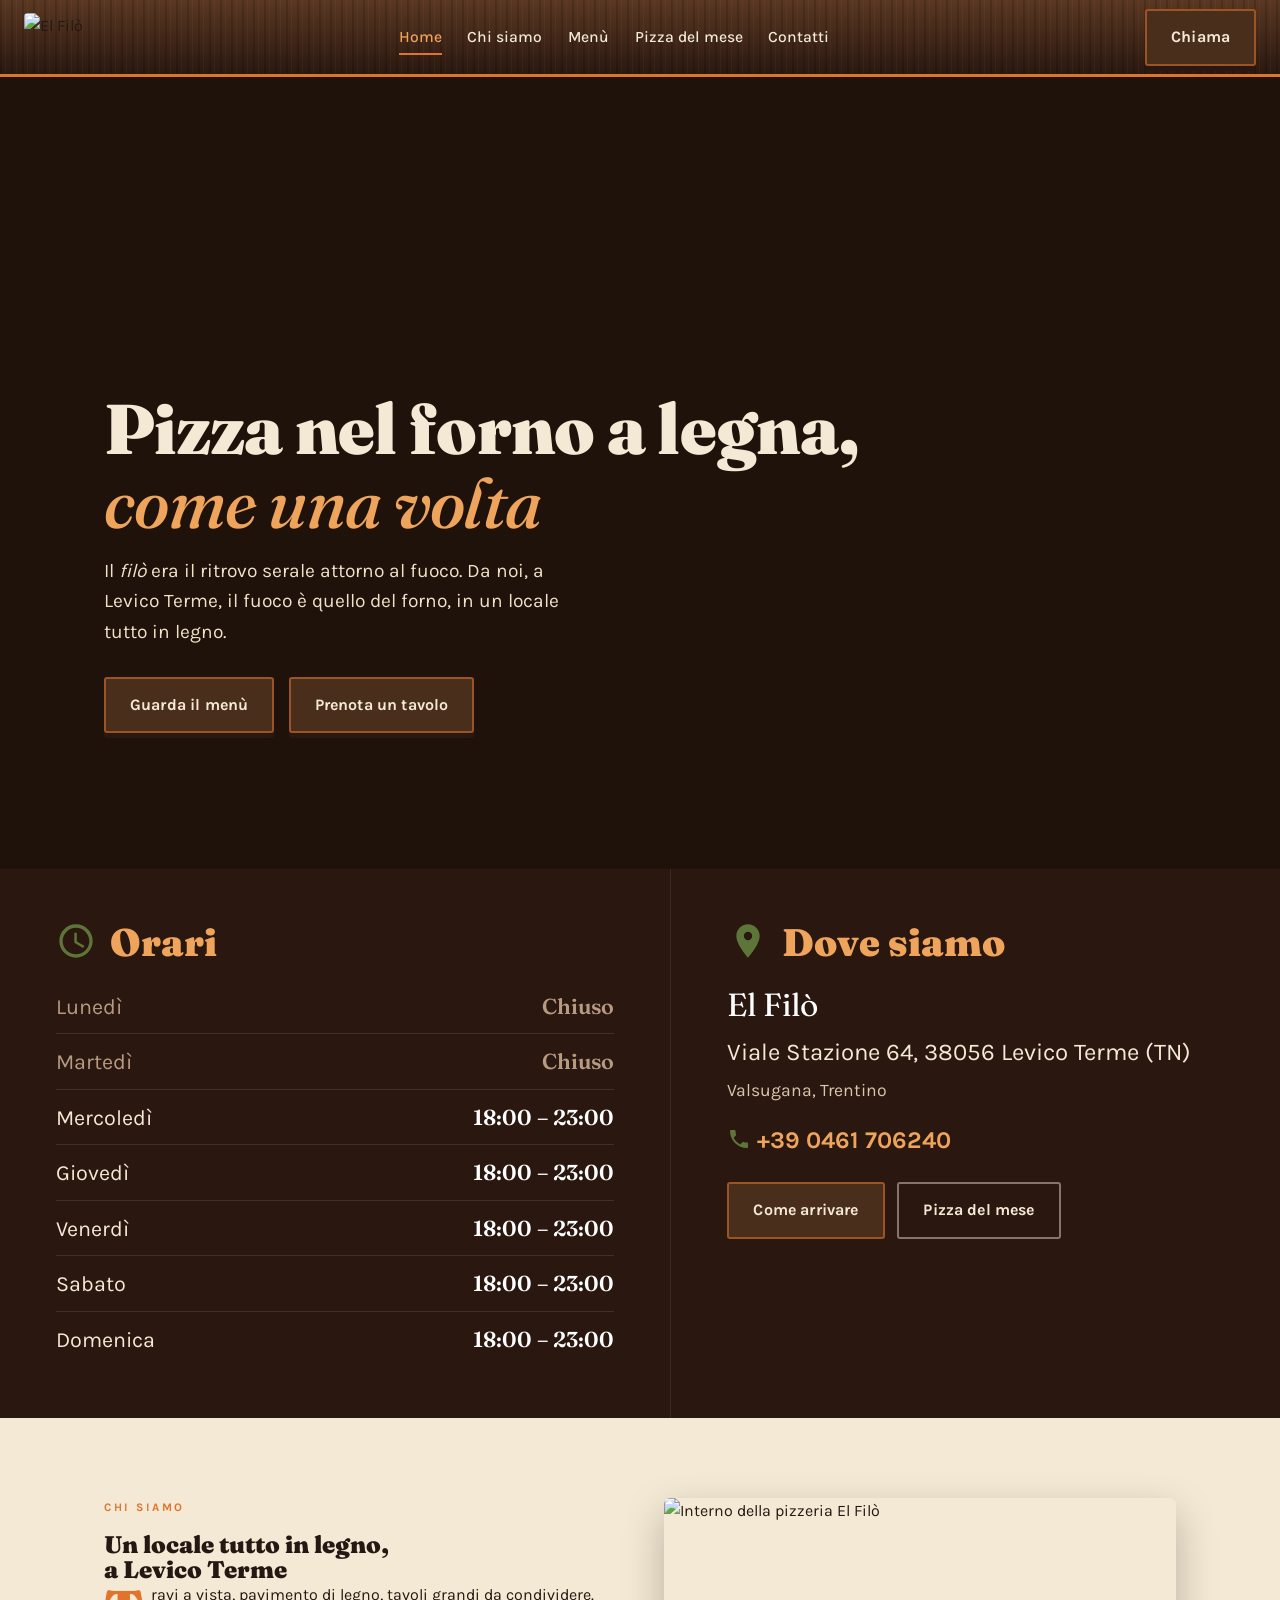
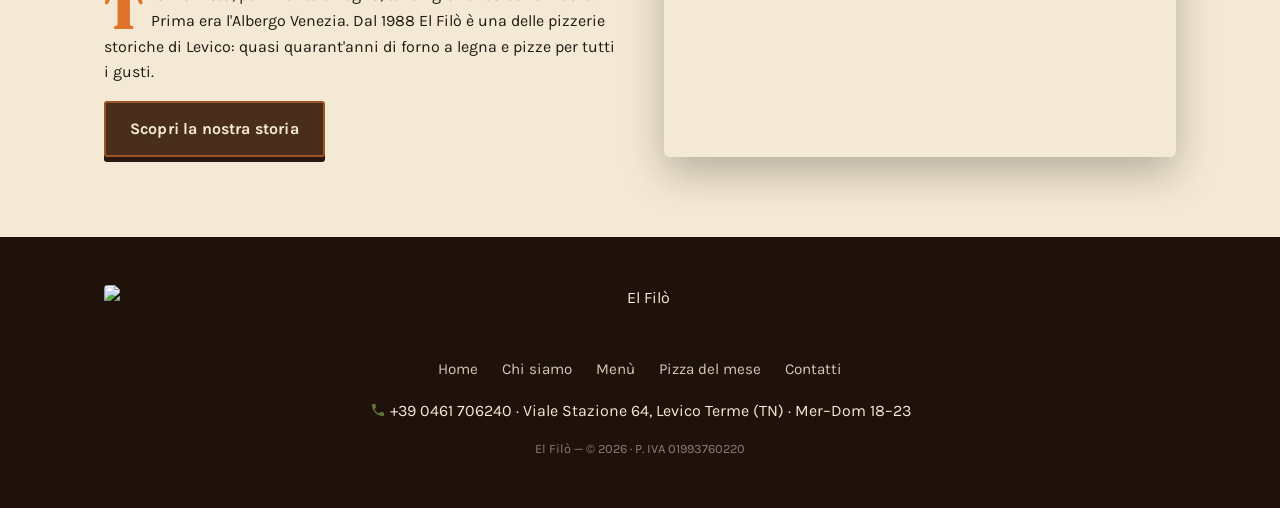
==== index.html @ 8a780c8b "Indirizzi in cartelle, font in casa, mappa su richiesta Prepara il passaggio sul dominio elfilolevic" ====
<!DOCTYPE html>
<html lang="it">
<head>
<meta charset="UTF-8">
<meta name="viewport" content="width=device-width, initial-scale=1.0">
<title>El Filò — Pizzeria a Levico Terme</title>
<meta name="description" content="El Filò, pizzeria a Levico Terme. Pizza cotta nel forno a legna in un locale tutto in legno. Aperto mercoledì–domenica, 18–23.">
<link rel="icon" href="images/logo.png">
<link rel="stylesheet" href="styles.css">
</head>
<body>

<header>
  <div class="wood topbar">
    <a class="brand" href="./" aria-label="El Filò — home">
      <img src="images/logo-big.jpg" alt="El Filò">
    </a>
    <nav class="main" id="menuNav">
      <a href="./" class="active">Home</a>
      <a href="chi-siamo/">Chi siamo</a>
      <a href="menu/">Menù</a>
      <a href="pizza-del-mese/">Pizza del mese</a>
      <a href="contatti/">Contatti</a>
    </nav>
    <div class="nav-tools">
      <a class="btn btn--fire" href="tel:+390461706240">Chiama</a>
      <button class="navtoggle" id="navToggle" aria-label="Apri menù" aria-expanded="false" aria-controls="menuNav">
        <span></span><span></span><span></span>
      </button>
    </div>
  </div>
</header>

<!-- HERO con foto reale del locale -->
<section class="hero" style="background:#1f120b url('images/IMG_9890-scaled.jpg') center/cover no-repeat">
  <div class="wrap hero-inner">
    <h1>Pizza nel forno a legna, <em>come una volta</em></h1>
    <p class="lead">Il <em>filò</em> era il ritrovo serale attorno al fuoco. Da noi, a Levico Terme, il fuoco è quello del forno, in un locale tutto in legno.</p>
    <div class="hero-cta">
      <a class="btn btn--fire" href="menu/">Guarda il menù</a>
      <a class="btn btn--green" href="tel:+390461706240">Prenota un tavolo</a>
    </div>
  </div>
</section>

<!-- FASCIA INFO: orari + posizione GRANDI -->
<section class="info-band" style="padding:0">
  <div class="grid">
    <div class="info-col">
      <h2><span class="ic ic-clock ic--head"></span> Orari</h2>
      <div class="hours-big">
        <div class="row closed"><span>Lunedì</span><b>Chiuso</b></div>
        <div class="row closed"><span>Martedì</span><b>Chiuso</b></div>
        <div class="row"><span>Mercoledì</span><b class="open">18:00 – 23:00</b></div>
        <div class="row"><span>Giovedì</span><b class="open">18:00 – 23:00</b></div>
        <div class="row"><span>Venerdì</span><b class="open">18:00 – 23:00</b></div>
        <div class="row"><span>Sabato</span><b class="open">18:00 – 23:00</b></div>
        <div class="row"><span>Domenica</span><b class="open">18:00 – 23:00</b></div>
      </div>
    </div>
    <div class="info-col">
      <h2><span class="ic ic-pin ic--head"></span> Dove siamo</h2>
      <div class="place-big">
        <span class="name">El Filò</span>
        Viale Stazione 64, 38056 Levico Terme (TN)<br>
        <span style="font-size:1.1rem;color:#d8c6ac">Valsugana, Trentino</span>
        <div style="margin-top:1rem">
          <a href="tel:+390461706240"><span class="ic ic-phone"></span> +39 0461 706240</a>
        </div>
      </div>
      <div class="place-actions">
        <a class="btn btn--green" href="contatti/">Come arrivare</a>
        <a class="btn btn--ghost" href="pizza-del-mese/">Pizza del mese</a>
      </div>
    </div>
  </div>
</section>

<!-- ASSAGGIO CHI SIAMO -->
<section>
  <div class="wrap split">
    <div class="story reveal">
      <p class="eyebrow">Chi siamo</p>
      <h2>Un locale tutto in legno,<br>a Levico Terme</h2>
      <p class="drop">Travi a vista, pavimento di legno, tavoli grandi da condividere. Prima era l'Albergo Venezia. Dal 1988 El Filò è una delle pizzerie storiche di Levico: quasi quarant'anni di forno a legna e pizze per tutti i gusti.</p>
      <a class="btn btn--green" href="chi-siamo/">Scopri la nostra storia</a>
    </div>
    <img class="reveal" src="images/IMG_9908-2-scaled.jpg" alt="Interno della pizzeria El Filò">
  </div>
</section>

<footer>
  <div class="wrap">
    <img src="images/logo-big.jpg" alt="El Filò">
    <nav class="fnav">
      <a href="./">Home</a>
      <a href="chi-siamo/">Chi siamo</a>
      <a href="menu/">Menù</a>
      <a href="pizza-del-mese/">Pizza del mese</a>
      <a href="contatti/">Contatti</a>
    </nav>
    <p style="margin:.5rem 0 0"><span class="ic ic-phone"></span> +39 0461 706240 · Viale Stazione 64, Levico Terme (TN) · Mer–Dom 18–23</p>
    <p class="fine">El Filò — © 2026 · P. IVA 01993760220</p>
  </div>
</footer>

<script src="app.js"></script>
</body>
</html>
---- styles.css ----
/* Font ospitati qui, non su Google: nessuna chiamata a terzi. */
/* Sottoinsiemi latin e latin-ext, gli unici che servono in italiano. */

@font-face {
  font-family: 'Caveat';
  font-style: normal;
  font-weight: 500;
  font-display: swap;
  src: url(fonts/caveat-500-normal-latin-ext.woff2) format('woff2');
  unicode-range: U+0100-02BA, U+02BD-02C5, U+02C7-02CC, U+02CE-02D7, U+02DD-02FF, U+0304, U+0308, U+0329, U+1D00-1DBF, U+1E00-1E9F, U+1EF2-1EFF, U+2020, U+20A0-20AB, U+20AD-20C0, U+2113, U+2C60-2C7F, U+A720-A7FF;
}
@font-face {
  font-family: 'Caveat';
  font-style: normal;
  font-weight: 500;
  font-display: swap;
  src: url(fonts/caveat-500-normal-latin.woff2) format('woff2');
  unicode-range: U+0000-00FF, U+0131, U+0152-0153, U+02BB-02BC, U+02C6, U+02DA, U+02DC, U+0304, U+0308, U+0329, U+2000-206F, U+20AC, U+2122, U+2191, U+2193, U+2212, U+2215, U+FEFF, U+FFFD;
}
@font-face {
  font-family: 'Caveat';
  font-style: normal;
  font-weight: 700;
  font-display: swap;
  src: url(fonts/caveat-500-normal-latin-ext.woff2) format('woff2');
  unicode-range: U+0100-02BA, U+02BD-02C5, U+02C7-02CC, U+02CE-02D7, U+02DD-02FF, U+0304, U+0308, U+0329, U+1D00-1DBF, U+1E00-1E9F, U+1EF2-1EFF, U+2020, U+20A0-20AB, U+20AD-20C0, U+2113, U+2C60-2C7F, U+A720-A7FF;
}
@font-face {
  font-family: 'Caveat';
  font-style: normal;
  font-weight: 700;
  font-display: swap;
  src: url(fonts/caveat-500-normal-latin.woff2) format('woff2');
  unicode-range: U+0000-00FF, U+0131, U+0152-0153, U+02BB-02BC, U+02C6, U+02DA, U+02DC, U+0304, U+0308, U+0329, U+2000-206F, U+20AC, U+2122, U+2191, U+2193, U+2212, U+2215, U+FEFF, U+FFFD;
}
@font-face {
  font-family: 'Fraunces';
  font-style: italic;
  font-weight: 500;
  font-display: swap;
  src: url(fonts/fraunces-500-italic-latin-ext.woff2) format('woff2');
  unicode-range: U+0100-02BA, U+02BD-02C5, U+02C7-02CC, U+02CE-02D7, U+02DD-02FF, U+0304, U+0308, U+0329, U+1D00-1DBF, U+1E00-1E9F, U+1EF2-1EFF, U+2020, U+20A0-20AB, U+20AD-20C0, U+2113, U+2C60-2C7F, U+A720-A7FF;
}
@font-face {
  font-family: 'Fraunces';
  font-style: italic;
  font-weight: 500;
  font-display: swap;
  src: url(fonts/fraunces-500-italic-latin.woff2) format('woff2');
  unicode-range: U+0000-00FF, U+0131, U+0152-0153, U+02BB-02BC, U+02C6, U+02DA, U+02DC, U+0304, U+0308, U+0329, U+2000-206F, U+20AC, U+2122, U+2191, U+2193, U+2212, U+2215, U+FEFF, U+FFFD;
}
@font-face {
  font-family: 'Fraunces';
  font-style: normal;
  font-weight: 400;
  font-display: swap;
  src: url(fonts/fraunces-400-normal-latin-ext.woff2) format('woff2');
  unicode-range: U+0100-02BA, U+02BD-02C5, U+02C7-02CC, U+02CE-02D7, U+02DD-02FF, U+0304, U+0308, U+0329, U+1D00-1DBF, U+1E00-1E9F, U+1EF2-1EFF, U+2020, U+20A0-20AB, U+20AD-20C0, U+2113, U+2C60-2C7F, U+A720-A7FF;
}
@font-face {
  font-family: 'Fraunces';
  font-style: normal;
  font-weight: 400;
  font-display: swap;
  src: url(fonts/fraunces-400-normal-latin.woff2) format('woff2');
  unicode-range: U+0000-00FF, U+0131, U+0152-0153, U+02BB-02BC, U+02C6, U+02DA, U+02DC, U+0304, U+0308, U+0329, U+2000-206F, U+20AC, U+2122, U+2191, U+2193, U+2212, U+2215, U+FEFF, U+FFFD;
}
@font-face {
  font-family: 'Fraunces';
  font-style: normal;
  font-weight: 600;
  font-display: swap;
  src: url(fonts/fraunces-400-normal-latin-ext.woff2) format('woff2');
  unicode-range: U+0100-02BA, U+02BD-02C5, U+02C7-02CC, U+02CE-02D7, U+02DD-02FF, U+0304, U+0308, U+0329, U+1D00-1DBF, U+1E00-1E9F, U+1EF2-1EFF, U+2020, U+20A0-20AB, U+20AD-20C0, U+2113, U+2C60-2C7F, U+A720-A7FF;
}
@font-face {
  font-family: 'Fraunces';
  font-style: normal;
  font-weight: 600;
  font-display: swap;
  src: url(fonts/fraunces-400-normal-latin.woff2) format('woff2');
  unicode-range: U+0000-00FF, U+0131, U+0152-0153, U+02BB-02BC, U+02C6, U+02DA, U+02DC, U+0304, U+0308, U+0329, U+2000-206F, U+20AC, U+2122, U+2191, U+2193, U+2212, U+2215, U+FEFF, U+FFFD;
}
@font-face {
  font-family: 'Fraunces';
  font-style: normal;
  font-weight: 900;
  font-display: swap;
  src: url(fonts/fraunces-400-normal-latin-ext.woff2) format('woff2');
  unicode-range: U+0100-02BA, U+02BD-02C5, U+02C7-02CC, U+02CE-02D7, U+02DD-02FF, U+0304, U+0308, U+0329, U+1D00-1DBF, U+1E00-1E9F, U+1EF2-1EFF, U+2020, U+20A0-20AB, U+20AD-20C0, U+2113, U+2C60-2C7F, U+A720-A7FF;
}
@font-face {
  font-family: 'Fraunces';
  font-style: normal;
  font-weight: 900;
  font-display: swap;
  src: url(fonts/fraunces-400-normal-latin.woff2) format('woff2');
  unicode-range: U+0000-00FF, U+0131, U+0152-0153, U+02BB-02BC, U+02C6, U+02DA, U+02DC, U+0304, U+0308, U+0329, U+2000-206F, U+20AC, U+2122, U+2191, U+2193, U+2212, U+2215, U+FEFF, U+FFFD;
}
@font-face {
  font-family: 'Karla';
  font-style: normal;
  font-weight: 400;
  font-display: swap;
  src: url(fonts/karla-400-normal-latin-ext.woff2) format('woff2');
  unicode-range: U+0100-02BA, U+02BD-02C5, U+02C7-02CC, U+02CE-02D7, U+02DD-02FF, U+0304, U+0308, U+0329, U+1D00-1DBF, U+1E00-1E9F, U+1EF2-1EFF, U+2020, U+20A0-20AB, U+20AD-20C0, U+2113, U+2C60-2C7F, U+A720-A7FF;
}
@font-face {
  font-family: 'Karla';
  font-style: normal;
  font-weight: 400;
  font-display: swap;
  src: url(fonts/karla-400-normal-latin.woff2) format('woff2');
  unicode-range: U+0000-00FF, U+0131, U+0152-0153, U+02BB-02BC, U+02C6, U+02DA, U+02DC, U+0304, U+0308, U+0329, U+2000-206F, U+20AC, U+2122, U+2191, U+2193, U+2212, U+2215, U+FEFF, U+FFFD;
}
@font-face {
  font-family: 'Karla';
  font-style: normal;
  font-weight: 500;
  font-display: swap;
  src: url(fonts/karla-400-normal-latin-ext.woff2) format('woff2');
  unicode-range: U+0100-02BA, U+02BD-02C5, U+02C7-02CC, U+02CE-02D7, U+02DD-02FF, U+0304, U+0308, U+0329, U+1D00-1DBF, U+1E00-1E9F, U+1EF2-1EFF, U+2020, U+20A0-20AB, U+20AD-20C0, U+2113, U+2C60-2C7F, U+A720-A7FF;
}
@font-face {
  font-family: 'Karla';
  font-style: normal;
  font-weight: 500;
  font-display: swap;
  src: url(fonts/karla-400-normal-latin.woff2) format('woff2');
  unicode-range: U+0000-00FF, U+0131, U+0152-0153, U+02BB-02BC, U+02C6, U+02DA, U+02DC, U+0304, U+0308, U+0329, U+2000-206F, U+20AC, U+2122, U+2191, U+2193, U+2212, U+2215, U+FEFF, U+FFFD;
}
@font-face {
  font-family: 'Karla';
  font-style: normal;
  font-weight: 700;
  font-display: swap;
  src: url(fonts/karla-400-normal-latin-ext.woff2) format('woff2');
  unicode-range: U+0100-02BA, U+02BD-02C5, U+02C7-02CC, U+02CE-02D7, U+02DD-02FF, U+0304, U+0308, U+0329, U+1D00-1DBF, U+1E00-1E9F, U+1EF2-1EFF, U+2020, U+20A0-20AB, U+20AD-20C0, U+2113, U+2C60-2C7F, U+A720-A7FF;
}
@font-face {
  font-family: 'Karla';
  font-style: normal;
  font-weight: 700;
  font-display: swap;
  src: url(fonts/karla-400-normal-latin.woff2) format('woff2');
  unicode-range: U+0000-00FF, U+0131, U+0152-0153, U+02BB-02BC, U+02C6, U+02DA, U+02DC, U+0304, U+0308, U+0329, U+2000-206F, U+20AC, U+2122, U+2191, U+2193, U+2212, U+2215, U+FEFF, U+FFFD;
}
/* ==========================================================================
   El Filò — foglio di stile condiviso (multi-pagina)
   Palette: marrone/legno ovunque · brace arancio come accento · verde SOLO sui bottoni
   ========================================================================== */
:root{
  --wood-950:#1F120B;
  --wood-900:#2A1810;
  --wood-800:#3B2417;
  --wood-700:#5A3722;   /* crosta */
  --wood-600:#7A4E2E;
  --ember:#E1732B;      /* brace / fuoco del forno */
  --ember-soft:#EFA45C;
  --green-btn:#3C4A2C;      /* verde bosco scuro — solo bottoni */
  --green-btn-h:#4C5D38;
  --btn:#4A2E1C;            /* marrone scuro — bottoni azione (Chiama/Menù/Prenota) */
  --btn-h:#5E3A22;
  --btn-sh:#2A1810;
  --green-ico:#5E7539;      /* verde bosco — icone (telefono, orari, luogo) */
  --cream:#F4E9D4;
  --cream-2:#EADCC0;
  --ink:#241812;
  --focus:#F6C177;

  --font-display:"Fraunces",Georgia,serif;
  --font-body:"Karla",system-ui,sans-serif;
  --font-hand:"Caveat",cursive;
  --maxw:1120px;
}

*{box-sizing:border-box}
html{scroll-behavior:smooth}
body{
  margin:0;font-family:var(--font-body);color:var(--ink);
  background:var(--cream);line-height:1.6;-webkit-font-smoothing:antialiased;
}
h1,h2,h3{font-family:var(--font-display);line-height:1.05;margin:0;font-weight:900}
p{margin:0 0 1rem}
a{color:inherit}
img{max-width:100%;display:block}
.wrap{max-width:var(--maxw);margin:0 auto;padding:0 1.5rem}
.eyebrow{font-weight:700;text-transform:uppercase;letter-spacing:.22em;font-size:.72rem;color:var(--ember);margin:0 0 1rem}
.eyebrow--light{color:var(--ember-soft)}

/* wood grain */
.wood{
  background-color:var(--wood-800);
  background-image:
    repeating-linear-gradient(90deg, rgba(0,0,0,.14) 0 2px, rgba(0,0,0,0) 2px 5px,
      rgba(255,255,255,.03) 5px 6px, rgba(0,0,0,0) 6px 11px),
    linear-gradient(180deg, var(--wood-700), var(--wood-900));
}

/* --- Buttons --- */
.btn{
  display:inline-flex;align-items:center;gap:.5rem;font-family:var(--font-body);font-weight:700;font-size:1rem;
  padding:.85rem 1.5rem;border-radius:3px;text-decoration:none;cursor:pointer;border:2px solid transparent;
  transition:transform .15s ease, background .2s ease, box-shadow .2s ease;letter-spacing:.01em;
}
/* Bottoni azione: marrone scuro uniforme, sottile bordo brace per staccare su legno e crema */
.btn--fire,.btn--green{background:var(--btn);color:var(--cream);border-color:rgba(225,115,43,.55);box-shadow:0 5px 0 var(--btn-sh)}
.btn--fire:hover,.btn--green:hover{transform:translateY(-2px);background:var(--btn-h);border-color:var(--ember);box-shadow:0 7px 0 var(--btn-sh)}
.btn--fire:active,.btn--green:active{transform:translateY(2px);box-shadow:0 2px 0 var(--btn-sh)}
.btn--ghost{background:transparent;color:var(--cream);border-color:rgba(244,233,212,.45)}
.btn--ghost:hover{border-color:var(--ember-soft);color:var(--ember-soft)}
a:focus-visible,button:focus-visible,summary:focus-visible{outline:3px solid var(--focus);outline-offset:3px}

/* --- Icone verde bosco (rimpiazzano le emoji colorate) --- */
.ic{display:inline-block;width:1em;height:1em;vertical-align:-.14em;flex:none;background:var(--green-ico);
  -webkit-mask:center/contain no-repeat;mask:center/contain no-repeat}
.ic-phone{-webkit-mask-image:url("data:image/svg+xml,%3Csvg xmlns='http://www.w3.org/2000/svg' viewBox='0 0 24 24'%3E%3Cpath d='M6.62 10.79c1.44 2.83 3.76 5.14 6.59 6.59l2.2-2.2c.27-.27.67-.36 1.02-.24 1.12.37 2.33.57 3.57.57.55 0 1 .45 1 1V20c0 .55-.45 1-1 1-9.39 0-17-7.61-17-17 0-.55.45-1 1-1h3.5c.55 0 1 .45 1 1 0 1.25.2 2.45.57 3.57.11.35.03.74-.25 1.02l-2.2 2.2z'/%3E%3C/svg%3E");mask-image:url("data:image/svg+xml,%3Csvg xmlns='http://www.w3.org/2000/svg' viewBox='0 0 24 24'%3E%3Cpath d='M6.62 10.79c1.44 2.83 3.76 5.14 6.59 6.59l2.2-2.2c.27-.27.67-.36 1.02-.24 1.12.37 2.33.57 3.57.57.55 0 1 .45 1 1V20c0 .55-.45 1-1 1-9.39 0-17-7.61-17-17 0-.55.45-1 1-1h3.5c.55 0 1 .45 1 1 0 1.25.2 2.45.57 3.57.11.35.03.74-.25 1.02l-2.2 2.2z'/%3E%3C/svg%3E")}
.ic-clock{-webkit-mask-image:url("data:image/svg+xml,%3Csvg xmlns='http://www.w3.org/2000/svg' viewBox='0 0 24 24'%3E%3Cpath d='M11.99 2C6.47 2 2 6.48 2 12s4.47 10 9.99 10C17.52 22 22 17.52 22 12S17.52 2 11.99 2zM12 20c-4.42 0-8-3.58-8-8s3.58-8 8-8 8 3.58 8 8-3.58 8-8 8zm.5-13H11v6l5.25 3.15.75-1.23-4.5-2.67z'/%3E%3C/svg%3E");mask-image:url("data:image/svg+xml,%3Csvg xmlns='http://www.w3.org/2000/svg' viewBox='0 0 24 24'%3E%3Cpath d='M11.99 2C6.47 2 2 6.48 2 12s4.47 10 9.99 10C17.52 22 22 17.52 22 12S17.52 2 11.99 2zM12 20c-4.42 0-8-3.58-8-8s3.58-8 8-8 8 3.58 8 8-3.58 8-8 8zm.5-13H11v6l5.25 3.15.75-1.23-4.5-2.67z'/%3E%3C/svg%3E")}
.ic-pin{-webkit-mask-image:url("data:image/svg+xml,%3Csvg xmlns='http://www.w3.org/2000/svg' viewBox='0 0 24 24'%3E%3Cpath d='M12 2C8.13 2 5 5.13 5 9c0 5.25 7 13 7 13s7-7.75 7-13c0-3.87-3.13-7-7-7zm0 9.5a2.5 2.5 0 0 1 0-5 2.5 2.5 0 0 1 0 5z'/%3E%3C/svg%3E");mask-image:url("data:image/svg+xml,%3Csvg xmlns='http://www.w3.org/2000/svg' viewBox='0 0 24 24'%3E%3Cpath d='M12 2C8.13 2 5 5.13 5 9c0 5.25 7 13 7 13s7-7.75 7-13c0-3.87-3.13-7-7-7zm0 9.5a2.5 2.5 0 0 1 0-5 2.5 2.5 0 0 1 0 5z'/%3E%3C/svg%3E")}
.ic-chat{-webkit-mask-image:url("data:image/svg+xml,%3Csvg xmlns='http://www.w3.org/2000/svg' viewBox='0 0 24 24'%3E%3Cpath d='M20 2H4c-1.1 0-2 .9-2 2v18l4-4h14c1.1 0 2-.9 2-2V4c0-1.1-.9-2-2-2z'/%3E%3C/svg%3E");mask-image:url("data:image/svg+xml,%3Csvg xmlns='http://www.w3.org/2000/svg' viewBox='0 0 24 24'%3E%3Cpath d='M20 2H4c-1.1 0-2 .9-2 2v18l4-4h14c1.1 0 2-.9 2-2V4c0-1.1-.9-2-2-2z'/%3E%3C/svg%3E")}
.ic--head{width:1.05em;height:1.05em;margin-right:.15em}

/* --- Header --- */
header{position:sticky;top:0;z-index:50}
.topbar{display:flex;align-items:center;justify-content:space-between;gap:1rem;padding:.55rem 1.5rem;border-bottom:3px solid var(--ember)}
.brand{display:flex;align-items:center;gap:.7rem;text-decoration:none}
.brand img{height:48px;width:auto;border-radius:4px}
nav.main{display:flex;align-items:center;gap:1.6rem}
nav.main a{color:var(--cream);text-decoration:none;font-weight:500;font-size:.98rem;position:relative;padding:.2rem 0}
nav.main a::after{content:"";position:absolute;left:0;bottom:-2px;width:0;height:2px;background:var(--ember);transition:width .2s}
nav.main a:hover::after,nav.main a.active::after{width:100%}
nav.main a.active{color:var(--ember-soft)}
.nav-tools{display:flex;align-items:center;gap:.9rem}
.navtoggle{display:none;position:relative;width:44px;height:44px;background:none;border:0;cursor:pointer;padding:0}
.navtoggle span{position:absolute;left:10px;right:10px;height:2px;border-radius:2px;background:var(--cream);transition:transform .4s cubic-bezier(.22,1,.36,1),opacity .25s,background .2s}
.navtoggle span:nth-child(1){top:14px}
.navtoggle span:nth-child(2){top:21px}
.navtoggle span:nth-child(3){top:28px}
.navtoggle:hover span{background:var(--ember-soft)}
.navtoggle[aria-expanded="true"] span:nth-child(1){transform:translateY(7px) rotate(45deg)}
.navtoggle[aria-expanded="true"] span:nth-child(2){opacity:0}
.navtoggle[aria-expanded="true"] span:nth-child(3){transform:translateY(-7px) rotate(-45deg)}

/* --- Generic section --- */
section{padding:5rem 0}
.section-head{max-width:62ch;margin-bottom:2.6rem}
.section-head h2{font-size:clamp(2rem,4.5vw,3rem)}
.section-head p{font-size:1.1rem;margin-top:.8rem;color:#5c4535}

/* --- Page hero (interne) --- */
.pagehero{position:relative;color:var(--cream);text-align:center;overflow:hidden}
.pagehero::before{content:"";position:absolute;inset:0;background:linear-gradient(180deg,rgba(31,18,11,.72),rgba(31,18,11,.86))}
.pagehero .wrap{position:relative;z-index:1;padding:4rem 1.5rem}
.pagehero h1{font-size:clamp(2.6rem,6vw,4rem)}
.pagehero p{font-size:1.15rem;color:#f0e2c8;margin:.8rem 0 0}

/* --- Home hero (foto) --- */
.hero{position:relative;color:var(--cream);overflow:hidden;min-height:88vh;display:flex;align-items:flex-end}
.hero::before{content:"";position:absolute;inset:0;
  background:linear-gradient(180deg, rgba(31,18,11,.55) 0%, rgba(31,18,11,.35) 40%, rgba(31,18,11,.92) 100%)}
.hero-inner{position:relative;z-index:2;width:100%;padding-bottom:3.5rem}
.hero .logo-big{height:120px;width:auto;margin-bottom:1.2rem;filter:drop-shadow(0 6px 18px rgba(0,0,0,.6))}
.hero h1{font-size:clamp(2.4rem,6vw,4.4rem);max-width:16ch;letter-spacing:-.01em}
.hero h1 em{color:var(--ember-soft);font-style:italic;font-weight:500}
.hero .lead{font-size:1.2rem;max-width:42ch;color:#f0e2c8;margin-top:1rem}
.hero-cta{display:flex;flex-wrap:wrap;gap:.9rem;margin-top:1.8rem}

/* --- Fascia info: orari + posizione GRANDI --- */
.info-band{background:var(--wood-900);color:var(--cream);padding:0}
.info-band .grid{display:grid;grid-template-columns:1.1fr 1fr;gap:0}
.info-col{padding:3.2rem clamp(1.5rem,5vw,3.5rem)}
.info-col + .info-col{border-left:1px solid rgba(255,255,255,.08)}
.info-col h2{font-size:clamp(1.8rem,4vw,2.4rem);color:var(--ember-soft);margin-bottom:1.2rem}
.hours-big{display:grid;gap:.15rem;font-size:1.35rem}
.hours-big .row{display:flex;justify-content:space-between;gap:1.5rem;padding:.55rem 0;border-bottom:1px solid rgba(255,255,255,.1)}
.hours-big .row:last-child{border-bottom:0}
.hours-big .row.closed{color:#b79b81}
.hours-big .row b{font-family:var(--font-display);font-weight:600;white-space:nowrap}
.hours-big .row .open{color:#fff}
.place-big{font-size:1.5rem;line-height:1.5}
.place-big .name{font-family:var(--font-display);font-size:2rem;color:#fff;display:block;margin-bottom:.3rem}
.place-big a{color:var(--ember-soft);font-weight:700;text-decoration:none}
.place-big a:hover{text-decoration:underline}
.place-actions{display:flex;flex-wrap:wrap;gap:.8rem;margin-top:1.5rem}

/* --- Chi siamo (marrone, niente verde) --- */
.split{display:grid;grid-template-columns:1fr 1fr;gap:3rem;align-items:center}
.split img{border-radius:6px;box-shadow:0 16px 40px rgba(0,0,0,.25);width:100%;height:100%;object-fit:cover;max-height:520px}
/* Foto a dissolvenza: le immagini stanno sovrapposte, cambia solo l'opacità */
.split .slideshow{position:relative;width:100%;height:520px;border-radius:6px;overflow:hidden;
  background:var(--wood-900);box-shadow:0 16px 40px rgba(0,0,0,.25)}
.split .slideshow img{position:absolute;inset:0;width:100%;height:100%;max-height:none;
  object-fit:cover;border-radius:0;box-shadow:none;opacity:0;transition:opacity 1.2s ease}
.split .slideshow img.on{opacity:1}
@media(prefers-reduced-motion:reduce){.split .slideshow img{transition:none}}
.story .drop::first-letter{font-family:var(--font-display);font-weight:900;font-size:3.4rem;float:left;line-height:.8;padding:.35rem .5rem .1rem 0;color:var(--ember)}
.feature-strip{background:var(--wood-800);color:var(--cream)}
.feature-strip .cards{display:grid;grid-template-columns:repeat(4,1fr);gap:1.5rem}
.fcard{background:rgba(255,255,255,.04);border:1px solid rgba(255,255,255,.08);border-radius:8px;padding:1.6rem;text-align:center}
.fcard .ico{font-size:2rem}
.fcard .yr{font-family:var(--font-display);font-weight:900;font-size:2.1rem;line-height:1;color:var(--ember-soft)}
.fcard b{font-family:var(--font-display);font-size:1.15rem;display:block;margin:.6rem 0 .3rem}
.fcard span{font-size:.92rem;color:#d8c6ac}

/* --- Menu --- */
.menu-note{display:inline-block;font-family:var(--font-hand);font-size:1.3rem;color:var(--wood-700);
  background:var(--cream-2);border:1px dashed var(--wood-600);border-radius:4px;padding:.2rem .8rem;margin-bottom:1.4rem}
.menu-cats{display:grid;grid-template-columns:repeat(2,1fr);gap:2.5rem 3.5rem}
.cat h3{font-size:1.5rem;color:var(--wood-800);display:flex;align-items:baseline;gap:.7rem;padding-bottom:.6rem;border-bottom:2px solid var(--wood-600)}
.cat h3 span{font-family:var(--font-body);font-size:.7rem;letter-spacing:.2em;text-transform:uppercase;color:var(--ember);font-weight:700}
.dish{display:flex;justify-content:space-between;gap:1rem;align-items:baseline;padding:.85rem 0;border-bottom:1px dotted rgba(90,55,34,.35)}
.dish:last-child{border-bottom:0}
.dish-name{font-weight:700;color:var(--ink)}
.dish-desc{display:block;font-weight:400;font-size:.9rem;color:#6a5240;margin-top:.15rem}
.dish-price{font-family:var(--font-display);font-weight:600;color:var(--wood-800);white-space:nowrap;font-size:1.1rem}

/* --- Menu a tendina (accordion) --- */
.menu-acc{max-width:860px;margin:0 auto;display:grid;gap:1rem}
.acc{background:var(--cream-2);border:1px solid var(--wood-600);border-radius:8px;overflow:hidden}
.acc>summary{list-style:none;cursor:pointer;display:flex;align-items:center;gap:.9rem;
  padding:1.05rem 1.4rem;font-family:var(--font-display);font-weight:900;font-size:clamp(1.2rem,3vw,1.5rem);color:var(--wood-800)}
.acc>summary::-webkit-details-marker{display:none}
.acc>summary .lbl{flex:1}
.acc>summary .tag{font-family:var(--font-body);font-size:.66rem;letter-spacing:.16em;text-transform:uppercase;font-weight:700;
  color:var(--ember);white-space:nowrap}
.acc>summary .tag--soon{color:#8a6f57}
.acc>summary .chev{flex:none;color:var(--wood-600);transition:transform .25s ease}
.acc[open]>summary .chev{transform:rotate(180deg)}
.acc[open]>summary{border-bottom:2px solid var(--wood-600)}
/* Blocco sempre visibile, senza tendina (es. Impasti speciali) */
.acc--static>.acc-head{display:flex;align-items:center;gap:.9rem;border-bottom:2px solid var(--wood-600);
  padding:1.05rem 1.4rem;font-family:var(--font-display);font-weight:900;font-size:clamp(1.2rem,3vw,1.5rem);color:var(--wood-800)}
.acc--static>.acc-head .lbl{flex:1}
.acc--static>.acc-head .tag{font-family:var(--font-body);font-size:.66rem;letter-spacing:.16em;text-transform:uppercase;font-weight:700;
  color:var(--ember);white-space:nowrap}
.acc-body{padding:.4rem 1.4rem 1.1rem}
.acc-body .dish:first-child{padding-top:.9rem}
.acc-note{font-family:var(--font-hand);font-size:1.2rem;color:var(--wood-700);padding:.9rem 0 .2rem}
.acc-sub{font-family:var(--font-display);font-weight:900;font-size:1.02rem;color:var(--wood-700);text-transform:uppercase;letter-spacing:.08em;
  margin:1.1rem 0 .1rem;padding-top:.7rem;border-top:1px solid rgba(90,55,34,.22)}
.acc-body>.acc-sub:first-child{margin-top:.3rem;padding-top:.3rem;border-top:0}
.acc-extra{display:block;font-size:.82rem;color:var(--ember);font-weight:700;margin-top:.5rem;letter-spacing:.02em}
.menu-foot{max-width:860px;margin:1.6rem auto 0;text-align:center;font-size:.92rem;color:#6a5240}
.menu-foot span{font-size:.82rem;color:#8a7159}

/* --- Pizza del mese (targa in legno) --- */
.board-wrap{background:var(--wood-900)}
.board{max-width:820px;margin:0 auto;position:relative;
  background-color:var(--wood-800);
  background-image:
    repeating-linear-gradient(90deg, rgba(0,0,0,.14) 0 2px, rgba(0,0,0,0) 2px 5px,
      rgba(255,255,255,.03) 5px 6px, rgba(0,0,0,0) 6px 11px),
    linear-gradient(180deg, var(--wood-700), var(--wood-900));
  border:14px solid #4a3021;border-radius:8px;
  box-shadow:0 24px 60px rgba(0,0,0,.6), inset 0 0 70px rgba(0,0,0,.45);
  padding:3.2rem 2.5rem;text-align:center;color:var(--cream)}
/* filetto brace inciso appena dentro la cornice */
.board::before{content:"";position:absolute;inset:.9rem;border:1px solid rgba(225,115,43,.42);border-radius:3px;pointer-events:none}
.board>*{position:relative}
.board h2{font-family:var(--font-display);font-weight:900;font-size:clamp(2.4rem,6.4vw,3.9rem);
  color:var(--cream);margin:0 0 .5rem;line-height:1.02}
.board .price-tag{font-family:var(--font-display);font-weight:600;font-size:1.9rem;color:var(--ember-soft);margin:0}
.board .ingredients{font-family:var(--font-body);font-size:1.08rem;max-width:44ch;margin:1.3rem auto 0;
  color:#e2d2b8;line-height:1.65}
.pdm-photo{max-width:460px;margin:2.5rem auto 0;border-radius:8px;overflow:hidden;border:6px solid var(--wood-700);box-shadow:0 16px 40px rgba(0,0,0,.5)}

/* --- Contatti --- */
.contact-grid{display:grid;grid-template-columns:1fr 1fr;gap:3rem}
.info-list{display:grid;gap:1.3rem}
.info-item{display:flex;gap:.9rem;align-items:flex-start}
.info-item .ico{font-size:1.4rem}
.info-item b{font-family:var(--font-display);font-size:1.15rem}
.info-item a{color:var(--wood-800);font-weight:700;text-decoration:none}
.info-item a:hover{color:var(--ember)}
.socials{display:flex;gap:.8rem;margin-top:.4rem}
.socials a{width:46px;height:46px;border-radius:6px;display:grid;place-items:center;background:var(--wood-800);color:var(--cream);text-decoration:none;font-weight:700;transition:background .2s}
.socials a:hover{background:var(--ember)}
.map-embed{width:100%;height:340px;border:0;border-radius:8px;filter:sepia(.15) saturate(1.05)}
/* La mappa Google mette cookie di terzi: si carica solo se la chiede l'utente */
.map-box{width:100%;height:340px;border-radius:8px;overflow:hidden;background:var(--cream-2);
  border:1px dashed var(--wood-600)}
.map-carica{width:100%;height:100%;display:flex;flex-direction:column;align-items:center;justify-content:center;
  gap:.5rem;padding:1.5rem;background:none;border:0;cursor:pointer;text-align:center;color:var(--wood-800);
  font-family:var(--font-body);transition:background .2s ease}
.map-carica:hover{background:rgba(225,115,43,.07)}
.map-carica b{font-family:var(--font-display);font-size:1.25rem}
.map-carica .ic{width:1.8em;height:1.8em}
.map-nota{font-size:.85rem;color:#7a6047;max-width:34ch;line-height:1.5}

/* --- Footer --- */
footer{background:var(--wood-950);color:var(--cream);padding:3rem 0 2rem;text-align:center}
footer img{height:56px;width:auto;margin:0 auto 1rem;border-radius:4px}
footer .fnav{display:flex;gap:1.5rem;justify-content:center;flex-wrap:wrap;margin:1rem 0;font-size:.95rem}
footer .fnav a{color:var(--cream);text-decoration:none;opacity:.85}
footer .fnav a:hover{color:var(--ember-soft);opacity:1}
footer .fine{font-size:.8rem;opacity:.5;margin-top:1rem}

/* reveal */
.reveal{opacity:0;transform:translateY(24px);transition:opacity .7s ease, transform .7s ease}
.reveal.in{opacity:1;transform:none}

/* --- Responsive --- */
@media(max-width:860px){
  nav.main{position:absolute;top:100%;left:0;right:0;flex-direction:column;align-items:stretch;gap:0;
    background:var(--wood-900);border-bottom:3px solid var(--ember);opacity:0;transform:translateY(-10px);visibility:hidden;pointer-events:none;
    transition:opacity .35s ease,transform .4s cubic-bezier(.22,1,.36,1),visibility 0s .4s;box-shadow:0 14px 24px -16px rgba(0,0,0,.55)}
  nav.main.open{opacity:1;transform:none;visibility:visible;pointer-events:auto;transition:opacity .35s ease,transform .4s cubic-bezier(.22,1,.36,1)}
  nav.main a{padding:1rem 1.5rem;border-top:1px solid rgba(255,255,255,.08);opacity:0;transform:translateY(-6px);transition:opacity .3s ease,transform .35s cubic-bezier(.22,1,.36,1)}
  nav.main.open a{opacity:1;transform:none}
  nav.main.open a:nth-child(1){transition-delay:.05s}
  nav.main.open a:nth-child(2){transition-delay:.1s}
  nav.main.open a:nth-child(3){transition-delay:.15s}
  nav.main.open a:nth-child(4){transition-delay:.2s}
  nav.main.open a:nth-child(5){transition-delay:.25s}
  nav.main a::after{display:none}
  .navtoggle{display:block}
  .info-band .grid{grid-template-columns:1fr}
  .info-col + .info-col{border-left:0;border-top:1px solid rgba(255,255,255,.08)}
  .split,.menu-cats,.contact-grid{grid-template-columns:1fr;gap:2rem}
  .split .slideshow{height:380px}
  .feature-strip .cards{grid-template-columns:1fr 1fr}
  section{padding:3.6rem 0}
  .hero{min-height:78vh}
}
@media(max-width:480px){
  .feature-strip .cards{grid-template-columns:1fr}
  .hours-big{font-size:1.15rem}
}
@media(prefers-reduced-motion:reduce){
  *{scroll-behavior:auto}
  .reveal{opacity:1;transform:none;transition:none}
  .navtoggle span,nav.main,nav.main a{transition:none}
  nav.main.open a{transition-delay:0s}
}
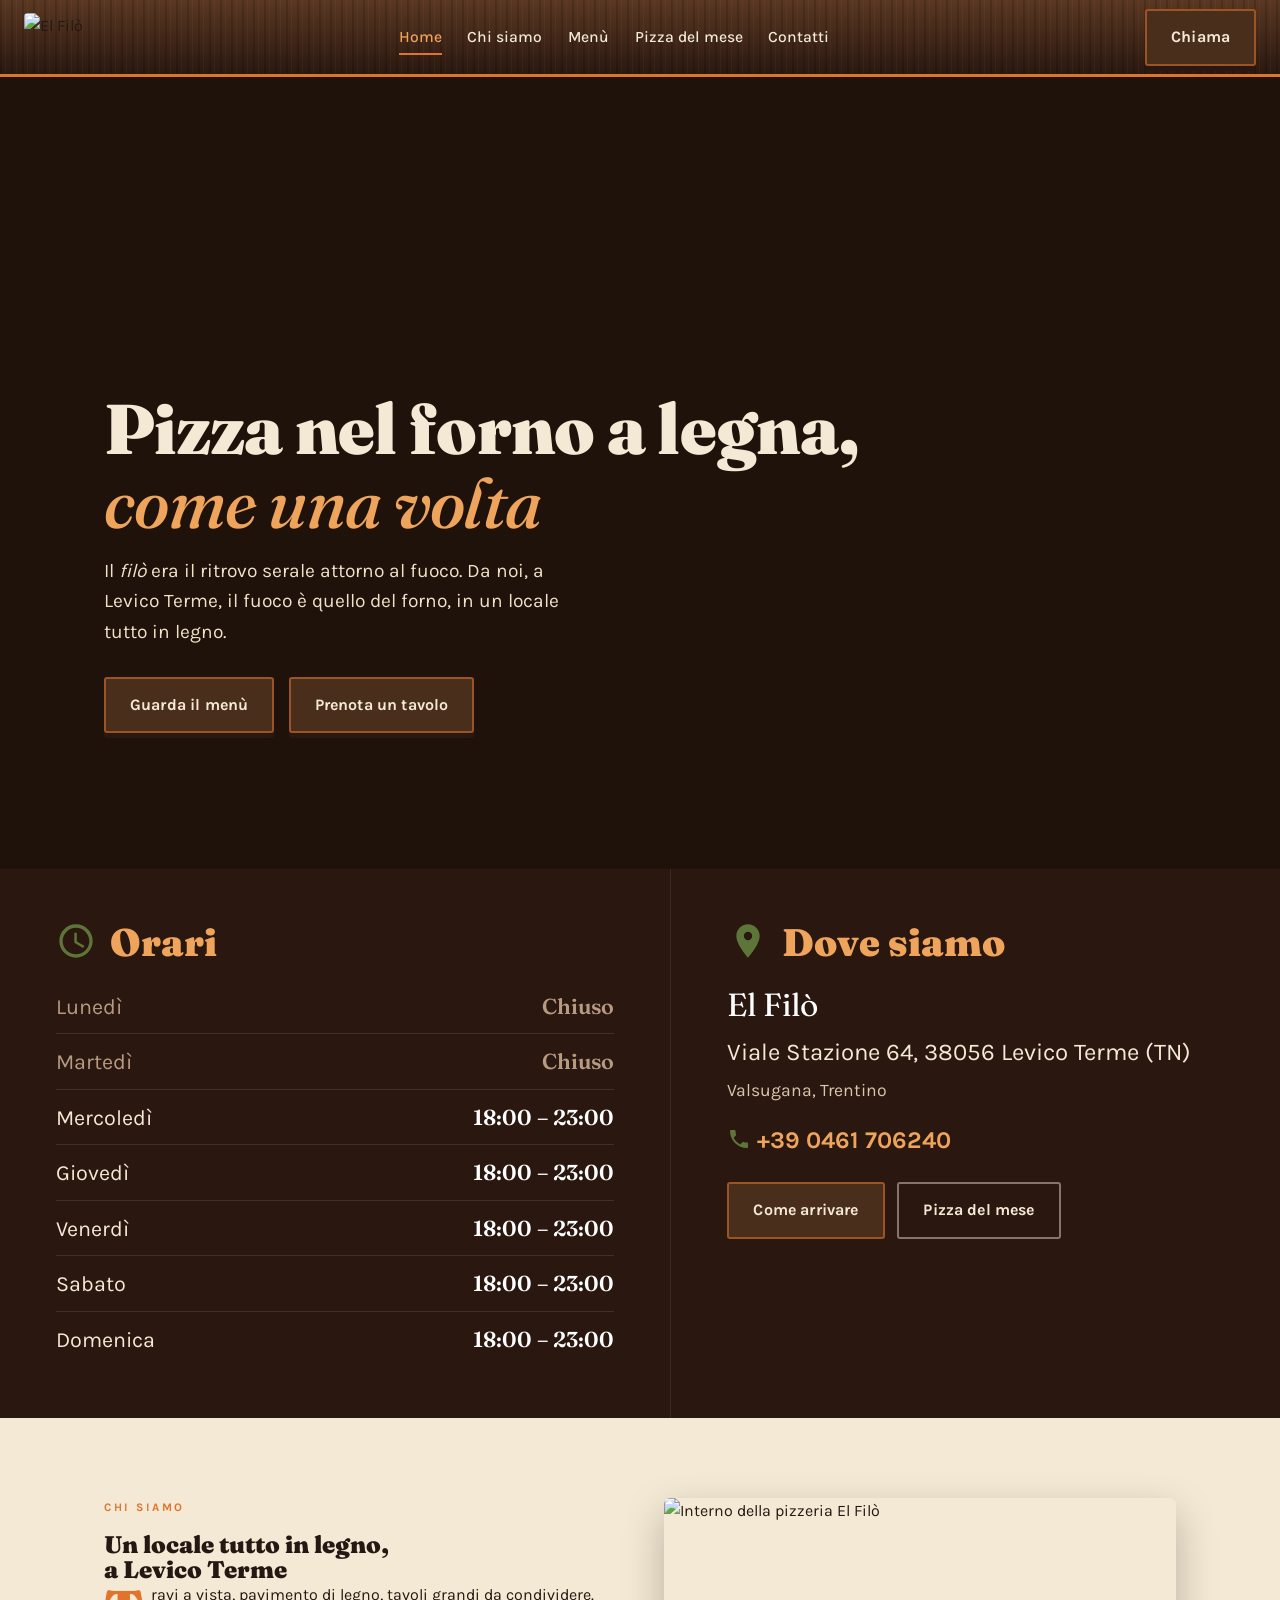
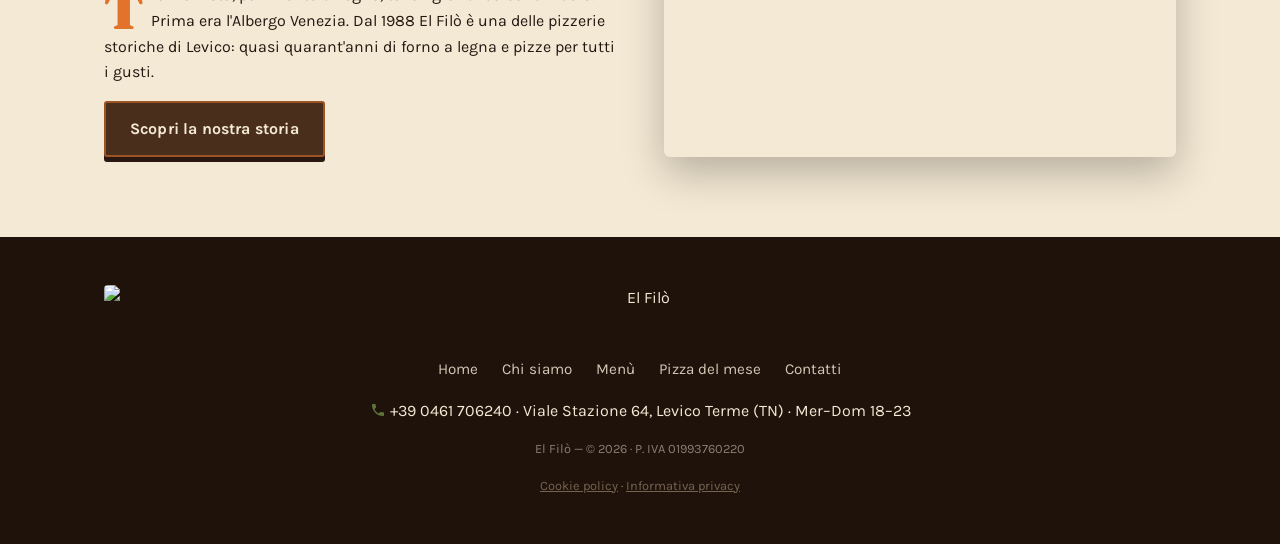
==== commit 9ed19584: "Pagine privacy e cookie policy Mantiene gli indirizzi gia' indicizzati /cookie-policy/ e /personal-d" ====
--- a/index.html
+++ b/index.html
@@ -101,6 +101,7 @@
     </nav>
     <p style="margin:.5rem 0 0"><span class="ic ic-phone"></span> +39 0461 706240 · Viale Stazione 64, Levico Terme (TN) · Mer–Dom 18–23</p>
     <p class="fine">El Filò — © 2026 · P. IVA 01993760220</p>
+    <p class="fine"><a href="cookie-policy/">Cookie policy</a> · <a href="personal-data-policy/">Informativa privacy</a></p>
   </div>
 </footer>
 
--- a/styles.css
+++ b/styles.css
@@ -432,3 +432,20 @@
   .navtoggle span,nav.main,nav.main a{transition:none}
   nav.main.open a{transition-delay:0s}
 }
+
+/* --- Pagine legali (privacy, cookie) --- */
+.legal-head{background:var(--wood-800);color:var(--cream);padding:3.5rem 0 2.6rem}
+.legal-head h1{font-size:clamp(2rem,5vw,3rem);margin-bottom:.6rem}
+.legal-head p{color:#d8c6ac;margin:0}
+.legal{max-width:70ch}
+.legal h2{font-size:1.35rem;color:var(--wood-800);margin:2.2rem 0 .7rem}
+.legal h2:first-child{margin-top:0}
+.legal p{margin:0 0 .9rem}
+.legal a{color:var(--wood-800);font-weight:700}
+.legal a:hover{color:var(--ember)}
+.legal-data{margin-top:2.4rem;padding-top:1rem;border-top:1px solid rgba(90,55,34,.25);
+  font-size:.88rem;color:#7a6047}
+/* segnaposto: deve saltare all'occhio finche' non e' compilato */
+.da-completare{background:#ffe9a8;color:#7a4a00;padding:.1rem .4rem;border-radius:3px}
+footer .fine a{color:#c9b393;text-decoration:underline}
+footer .fine a:hover{color:var(--ember-soft)}
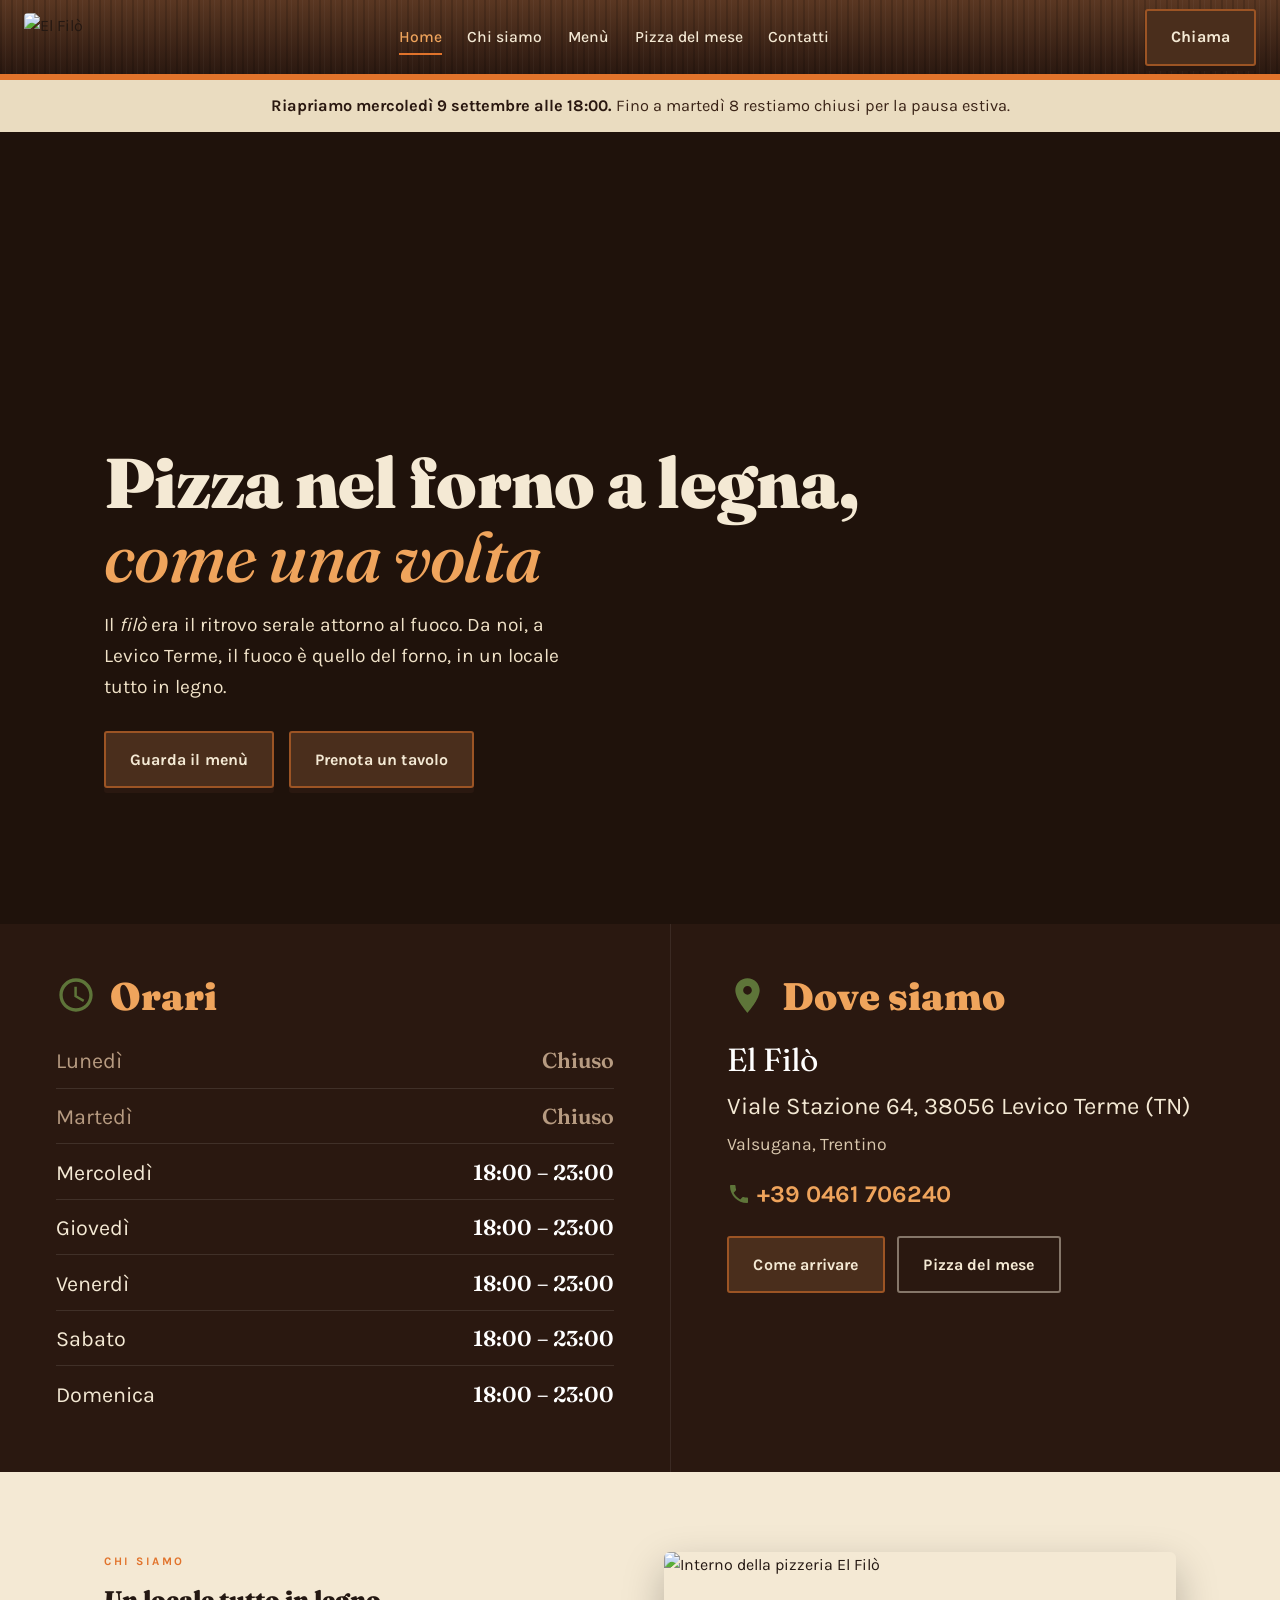
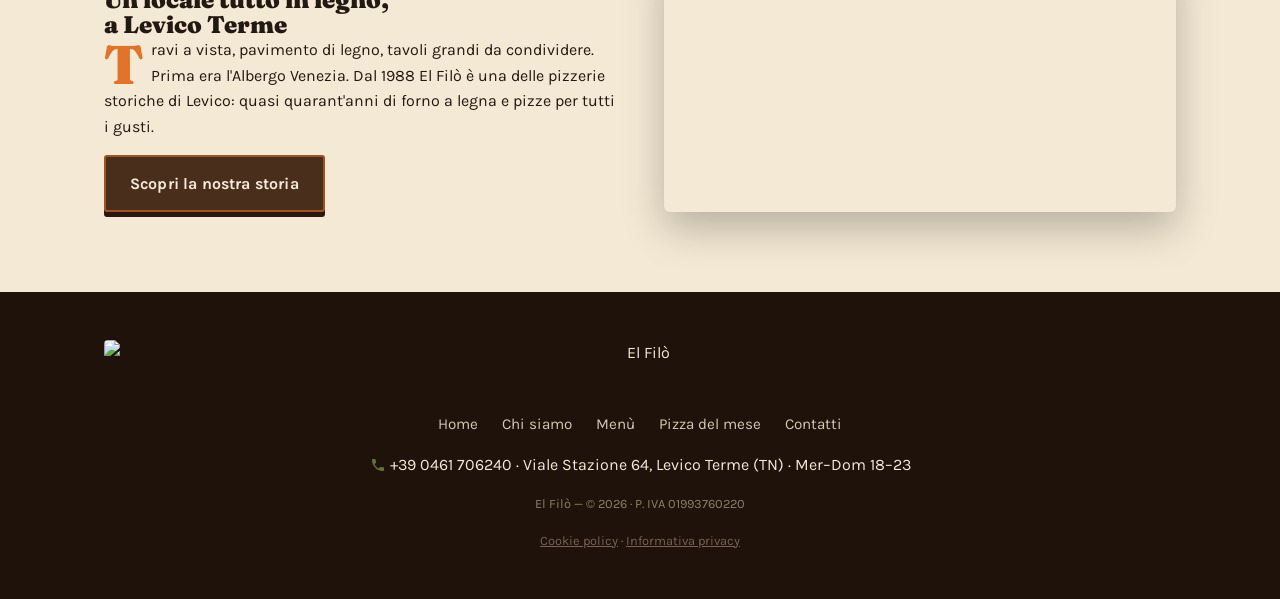
==== commit ba05c22c: "Avviso di chiusura, robots.txt e sitemap Avviso di riapertura del 9 settembre in cima a tutte e 7 le" ====
--- a/index.html
+++ b/index.html
@@ -30,6 +30,10 @@
     </div>
   </div>
 </header>
+
+<!-- AVVISO-CHIUSURA inizio | TOGLIERE dopo mercoledì 9 settembre 2026 -->
+<div class="avviso"><b>Riapriamo mercoledì 9 settembre alle 18:00.</b> Fino a martedì 8 restiamo chiusi per la pausa estiva.</div>
+<!-- AVVISO-CHIUSURA fine -->
 
 <!-- HERO con foto reale del locale -->
 <section class="hero" style="background:#1f120b url('images/IMG_9890-scaled.jpg') center/cover no-repeat">
--- a/styles.css
+++ b/styles.css
@@ -449,3 +449,9 @@
 .da-completare{background:#ffe9a8;color:#7a4a00;padding:.1rem .4rem;border-radius:3px}
 footer .fine a{color:#c9b393;text-decoration:underline}
 footer .fine a:hover{color:var(--ember-soft)}
+
+/* --- Avviso di chiusura (temporaneo, togliere col blocco AVVISO-CHIUSURA) --- */
+.avviso{background:var(--cream-2);color:var(--wood-800);border-top:3px solid var(--ember);
+  text-align:center;padding:.85rem 1.5rem;font-size:1.02rem;line-height:1.5}
+.avviso b{color:var(--wood-900)}
+@media(max-width:600px){.avviso{font-size:.94rem;padding:.75rem 1rem}}
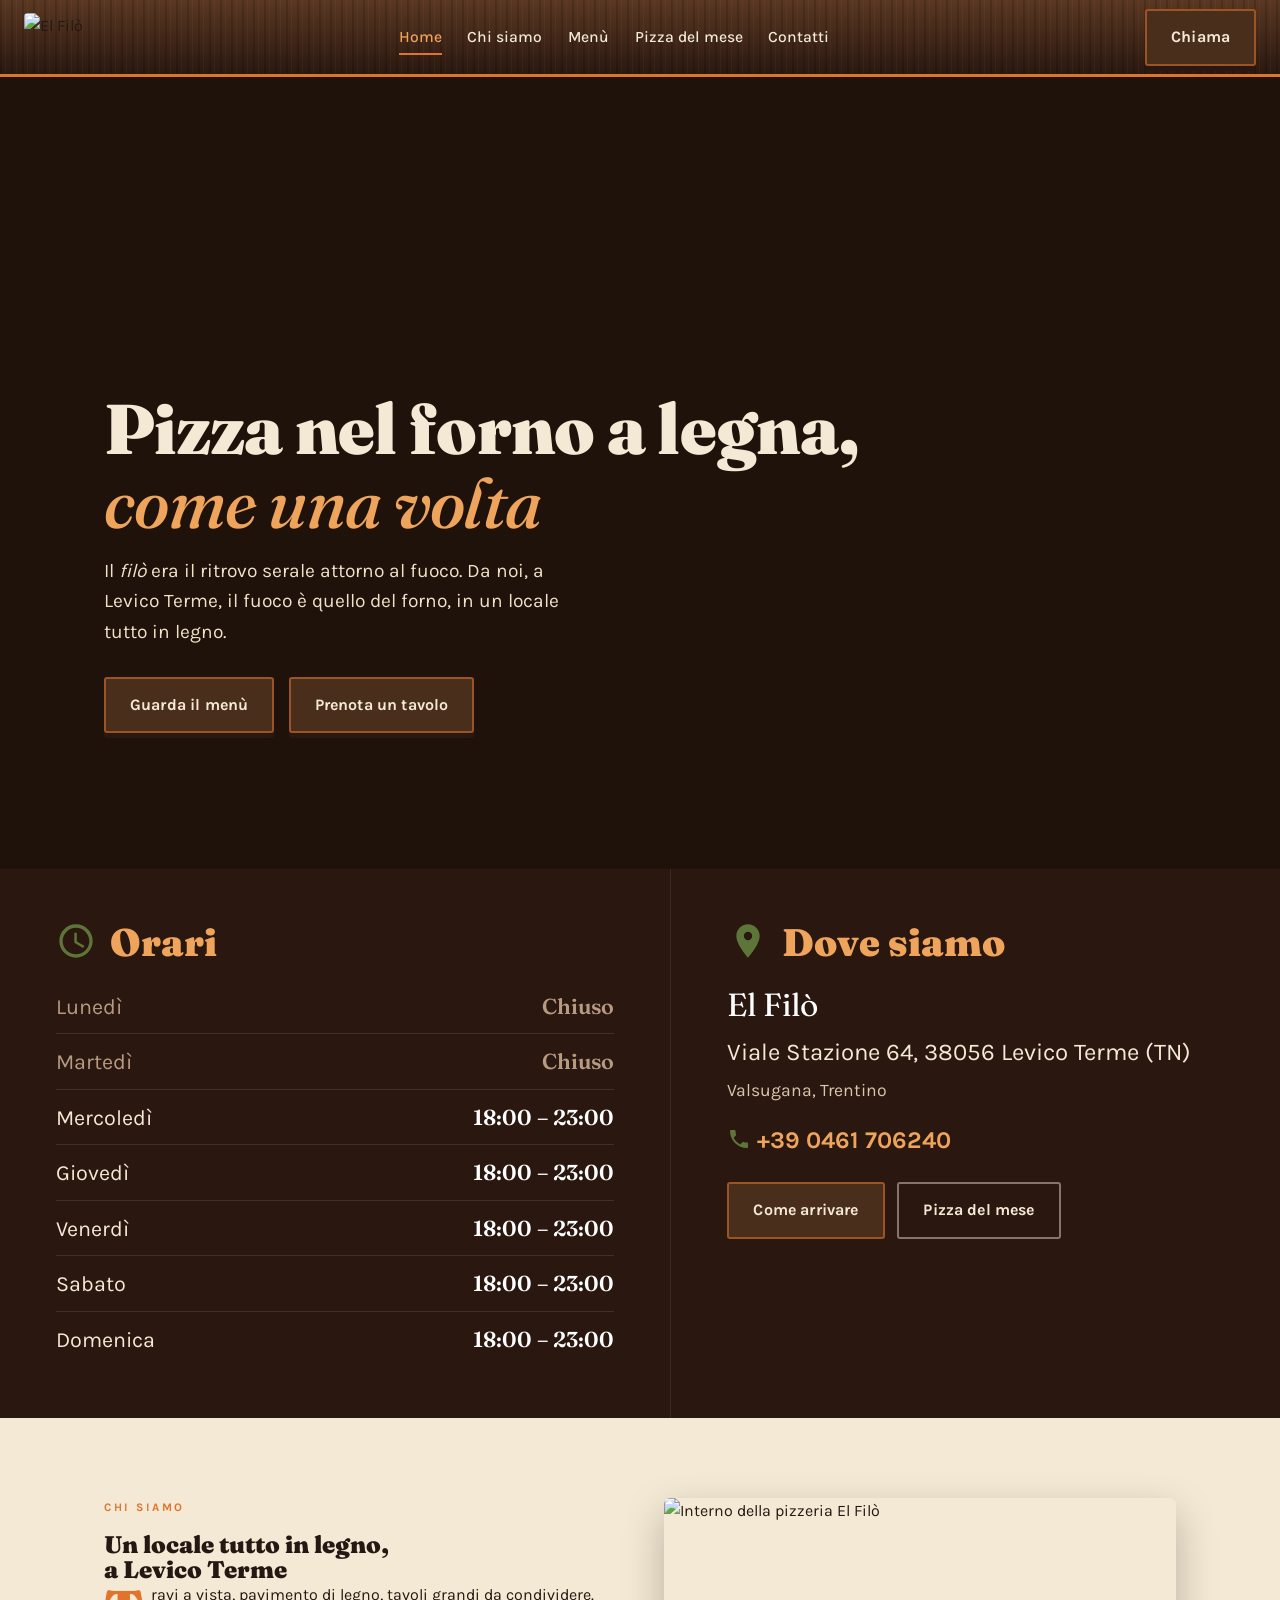
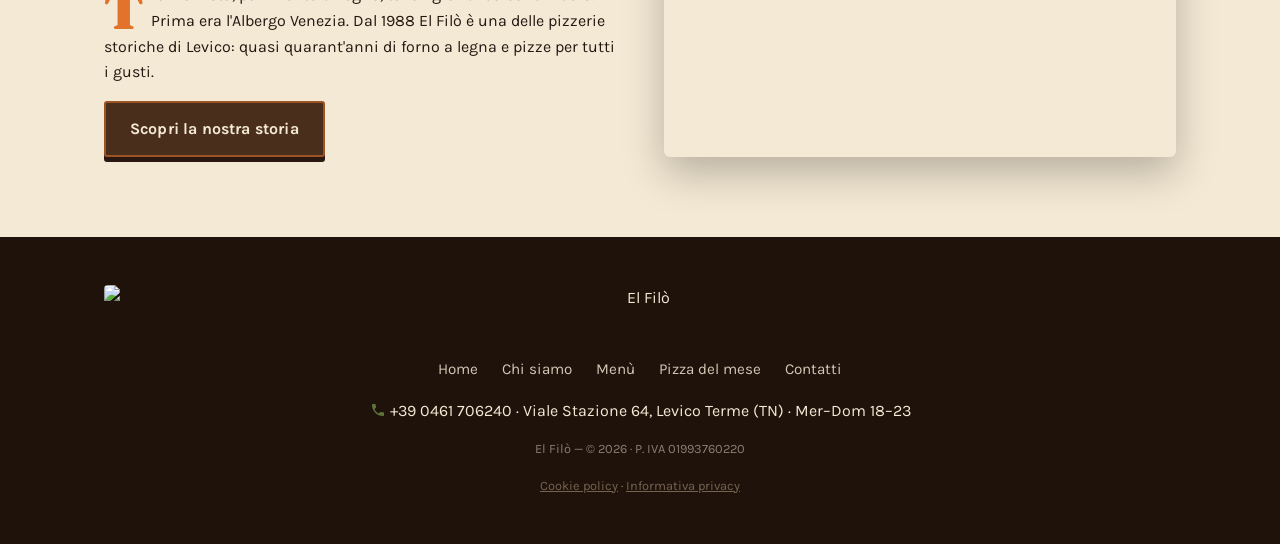
==== commit 7ce496fd: "Tolto l'avviso di chiusura: hanno riaperto il 9 settembre La fascia diceva "Riapriamo mercoledi 9 se" ====
--- a/index.html
+++ b/index.html
@@ -5,8 +5,20 @@
 <meta name="viewport" content="width=device-width, initial-scale=1.0">
 <title>El Filò — Pizzeria a Levico Terme</title>
 <meta name="description" content="El Filò, pizzeria a Levico Terme. Pizza cotta nel forno a legna in un locale tutto in legno. Aperto mercoledì–domenica, 18–23.">
+<link rel="canonical" href="https://www.elfilolevico.it/">
+<meta property="og:type" content="website">
+<meta property="og:site_name" content="El Filò">
+<meta property="og:locale" content="it_IT">
+<meta property="og:url" content="https://www.elfilolevico.it/">
+<meta property="og:title" content="El Filò — Pizzeria a Levico Terme">
+<meta property="og:description" content="El Filò, pizzeria a Levico Terme. Pizza cotta nel forno a legna in un locale tutto in legno. Aperto mercoledì–domenica, 18–23.">
+<meta property="og:image" content="https://www.elfilolevico.it/images/anteprima-social.jpg">
+<meta property="og:image:width" content="1200">
+<meta property="og:image:height" content="630">
+<meta property="og:image:alt" content="Una pizza di El Filò su un tavolo di legno">
+<meta name="twitter:card" content="summary_large_image">
 <link rel="icon" href="images/logo.png">
-<link rel="stylesheet" href="styles.css">
+<link rel="stylesheet" href="styles.css?v=2">
 </head>
 <body>
 
@@ -30,10 +42,6 @@
     </div>
   </div>
 </header>
-
-<!-- AVVISO-CHIUSURA inizio | TOGLIERE dopo mercoledì 9 settembre 2026 -->
-<div class="avviso"><b>Riapriamo mercoledì 9 settembre alle 18:00.</b> Fino a martedì 8 restiamo chiusi per la pausa estiva.</div>
-<!-- AVVISO-CHIUSURA fine -->
 
 <!-- HERO con foto reale del locale -->
 <section class="hero" style="background:#1f120b url('images/IMG_9890-scaled.jpg') center/cover no-repeat">
@@ -109,6 +117,6 @@
   </div>
 </footer>
 
-<script src="app.js"></script>
+<script src="app.js?v=2"></script>
 </body>
 </html>
--- a/styles.css
+++ b/styles.css
@@ -359,6 +359,8 @@
 .board>*{position:relative}
 .board h2{font-family:var(--font-display);font-weight:900;font-size:clamp(2.4rem,6.4vw,3.9rem);
   color:var(--cream);margin:0 0 .5rem;line-height:1.02}
+.board h2.pdm-ingredienti{font-size:clamp(1.45rem,3.4vw,2.1rem);line-height:1.3;
+  max-width:24ch;margin:0 auto .9rem}
 .board .price-tag{font-family:var(--font-display);font-weight:600;font-size:1.9rem;color:var(--ember-soft);margin:0}
 .board .ingredients{font-family:var(--font-body);font-size:1.08rem;max-width:44ch;margin:1.3rem auto 0;
   color:#e2d2b8;line-height:1.65}
@@ -445,8 +447,6 @@
 .legal a:hover{color:var(--ember)}
 .legal-data{margin-top:2.4rem;padding-top:1rem;border-top:1px solid rgba(90,55,34,.25);
   font-size:.88rem;color:#7a6047}
-/* segnaposto: deve saltare all'occhio finche' non e' compilato */
-.da-completare{background:#ffe9a8;color:#7a4a00;padding:.1rem .4rem;border-radius:3px}
 footer .fine a{color:#c9b393;text-decoration:underline}
 footer .fine a:hover{color:var(--ember-soft)}
 
